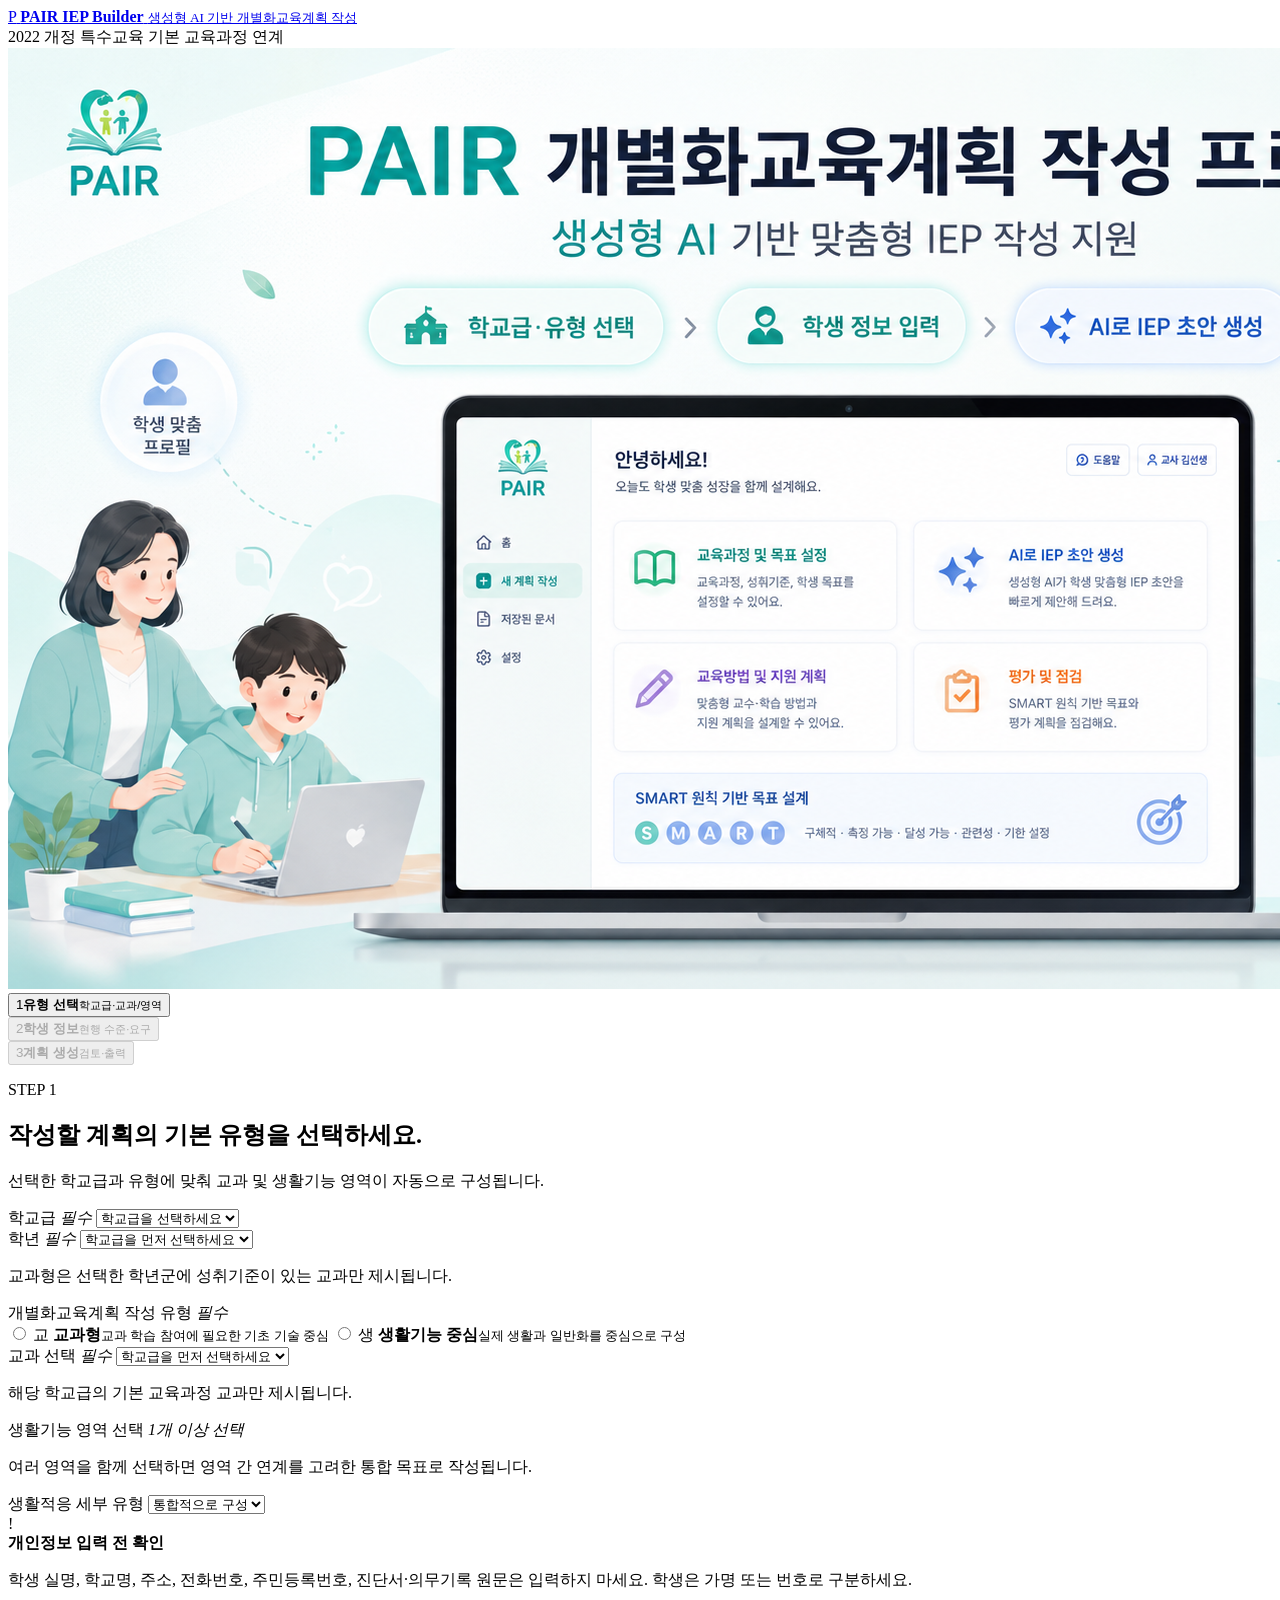
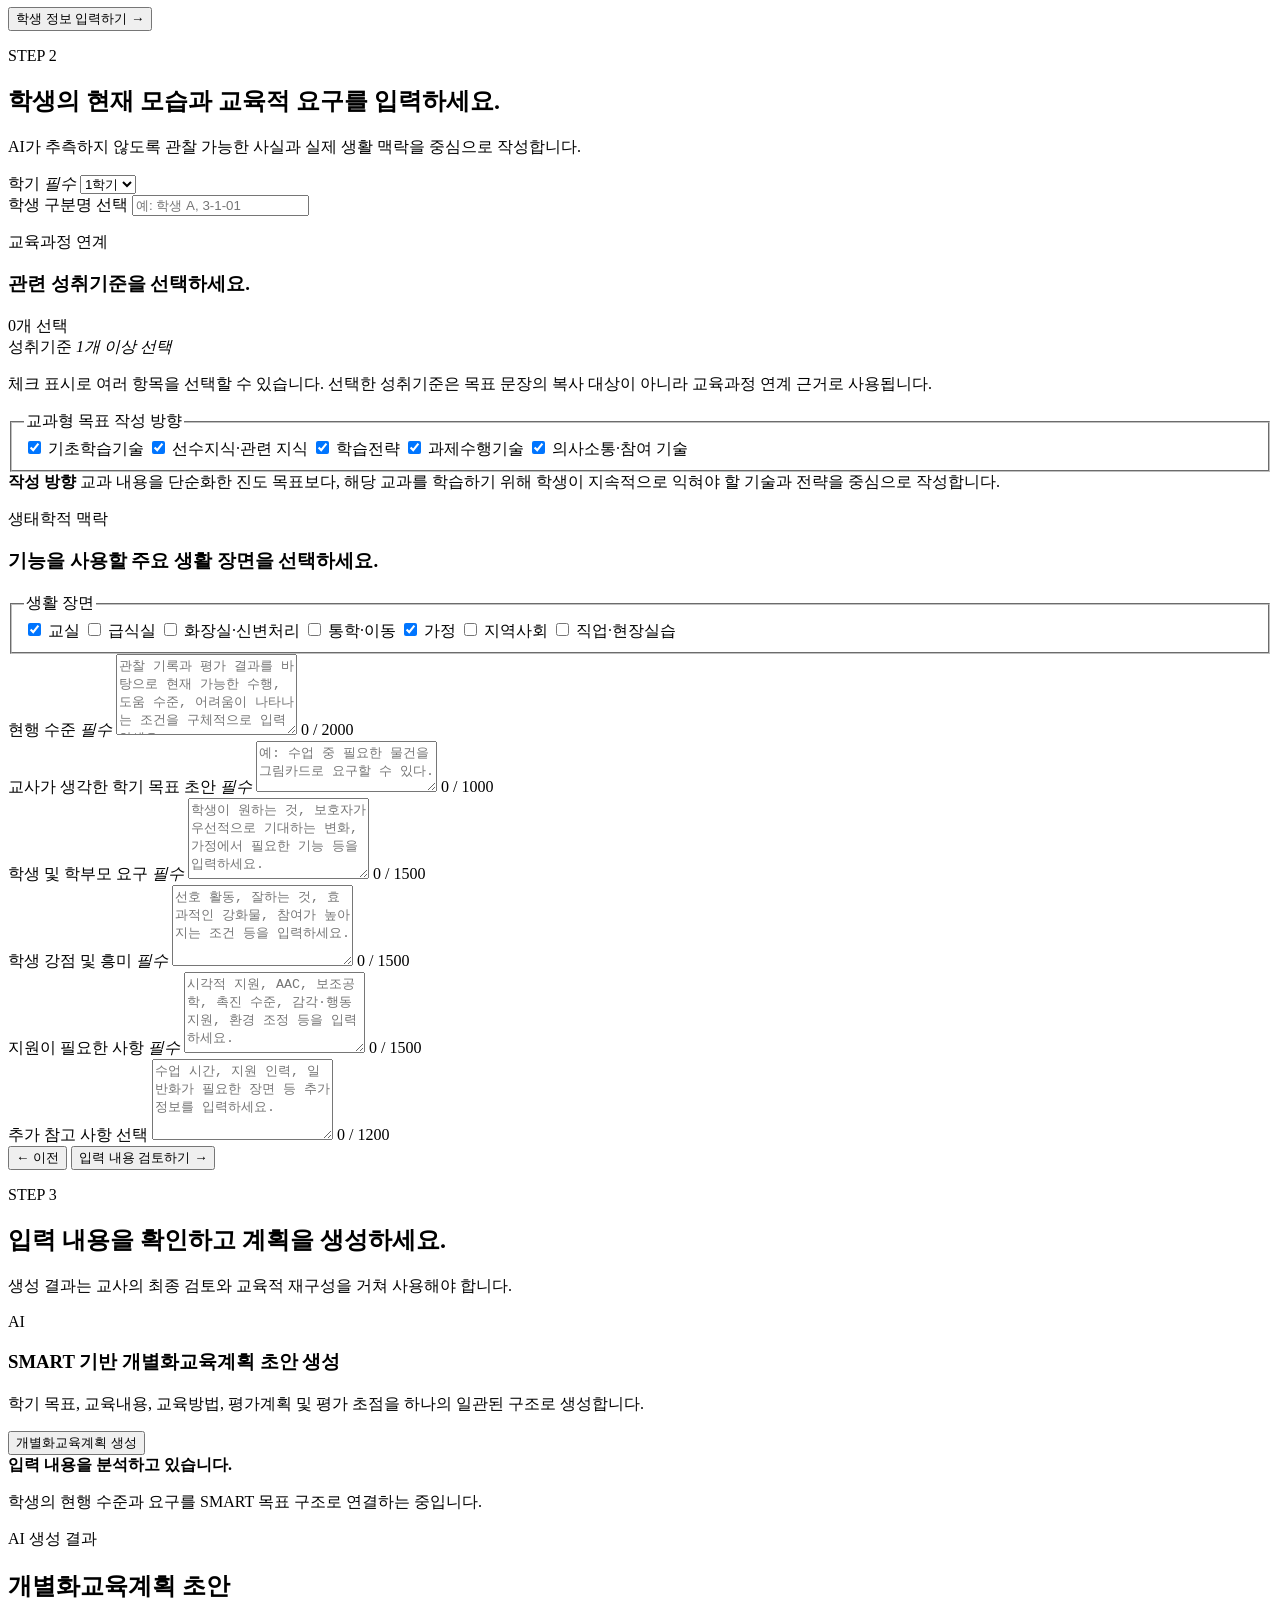
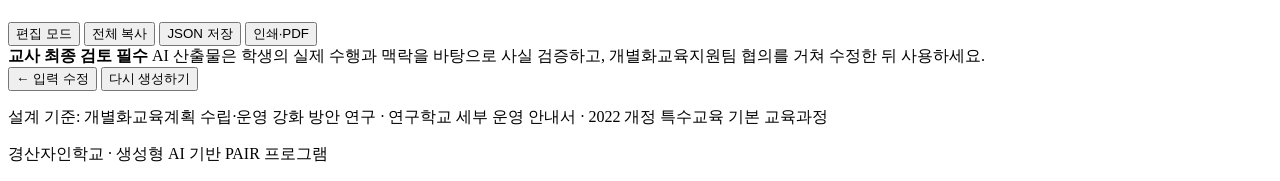
==== index.html @ 111b6f9f "Rename index.html.html to index.html" ====
<!DOCTYPE html>
<html lang="ko">
<head>
  <meta charset="UTF-8" />
  <meta name="viewport" content="width=device-width, initial-scale=1.0" />
  <meta name="description" content="생성형 AI 기반 개별화교육계획 작성 프로그램" />
  <title>PAIR IEP Builder | 개별화교육계획 작성</title>
  <link rel="stylesheet" href="styles.css" />
</head>
<body>
  <div class="app-shell">
    <header class="topbar">
      <a class="brand" href="#" aria-label="첫 화면으로 이동">
        <span class="brand-mark" aria-hidden="true">P</span>
        <span>
          <strong>PAIR IEP Builder</strong>
          <small>생성형 AI 기반 개별화교육계획 작성</small>
        </span>
      </a>
      <div class="source-badge" title="프로그램 설계 기준">
        <span class="source-dot"></span>
        2022 개정 특수교육 기본 교육과정 연계
      </div>
    </header>

    <main class="main-content">
      <section class="hero">
        <img class="hero-banner" src="hero-banner.png" alt="PAIR 개별화교육계획 작성 프로그램 - 생성형 AI 기반 맞춤형 IEP 작성 지원. 학교급·유형 선택, 학생 정보 입력, AI로 IEP 초안 생성의 3단계로 진행됩니다." />
      </section>

      <nav class="stepper" aria-label="작성 단계">
        <button class="step active" data-step-target="1" type="button">
          <span>1</span><b>유형 선택</b><small>학교급·교과/영역</small>
        </button>
        <div class="step-line"></div>
        <button class="step" data-step-target="2" type="button" disabled>
          <span>2</span><b>학생 정보</b><small>현행 수준·요구</small>
        </button>
        <div class="step-line"></div>
        <button class="step" data-step-target="3" type="button" disabled>
          <span>3</span><b>계획 생성</b><small>검토·출력</small>
        </button>
      </nav>

      <section id="step1" class="panel step-panel active" aria-labelledby="step1-title">
        <div class="panel-heading">
          <div>
            <p class="section-kicker">STEP 1</p>
            <h2 id="step1-title">작성할 계획의 기본 유형을 선택하세요.</h2>
          </div>
          <p>선택한 학교급과 유형에 맞춰 교과 및 생활기능 영역이 자동으로 구성됩니다.</p>
        </div>

        <div class="form-grid two-col">
          <div class="field-group">
            <label for="schoolLevel">학교급 <em>필수</em></label>
            <select id="schoolLevel">
              <option value="">학교급을 선택하세요</option>
              <option value="elementary">초등학교</option>
              <option value="middle">중학교</option>
              <option value="high">고등학교</option>
            </select>
          </div>

          <div class="field-group">
            <label for="gradeSelect">학년 <em>필수</em></label>
            <select id="gradeSelect"><option value="">학교급을 먼저 선택하세요</option></select>
            <p class="help-text">교과형은 선택한 학년군에 성취기준이 있는 교과만 제시됩니다.</p>
          </div>
        </div>

        <div class="field-group full">
          <span class="field-label">개별화교육계획 작성 유형 <em>필수</em></span>
          <div class="type-cards" role="radiogroup" aria-label="작성 유형">
            <label class="type-card">
              <input type="radio" name="planType" value="subject" />
              <span class="type-icon" aria-hidden="true">교</span>
              <span><b>교과형</b><small>교과 학습 참여에 필요한 기초 기술 중심</small></span>
            </label>
            <label class="type-card">
              <input type="radio" name="planType" value="life" />
              <span class="type-icon" aria-hidden="true">생</span>
              <span><b>생활기능 중심</b><small>실제 생활과 일반화를 중심으로 구성</small></span>
            </label>
          </div>
        </div>

        <div id="selectionArea" class="selection-area hidden">
          <div id="subjectSelection" class="field-group hidden">
            <label for="subjectSelect">교과 선택 <em>필수</em></label>
            <select id="subjectSelect"><option value="">학교급을 먼저 선택하세요</option></select>
            <p class="help-text">해당 학교급의 기본 교육과정 교과만 제시됩니다.</p>
          </div>

          <div id="lifeSelection" class="field-group hidden">
            <span class="field-label">생활기능 영역 선택 <em>1개 이상 선택</em></span>
            <div id="lifeAreaList" class="life-area-list" role="group" aria-label="생활기능 영역 선택"></div>
            <p class="help-text">여러 영역을 함께 선택하면 영역 간 연계를 고려한 통합 목표로 작성됩니다.</p>
            <div id="lifeAreaInfo" class="info-card hidden"></div>
            <div id="adaptationDetailWrap" class="field-group nested hidden">
              <label for="adaptationDetail">생활적응 세부 유형</label>
              <select id="adaptationDetail">
                <option value="통합">통합적으로 구성</option>
                <option value="시각중복">시각중복</option>
                <option value="청각중복">청각중복</option>
                <option value="지체중복">지체중복</option>
              </select>
            </div>
          </div>
        </div>

        <div class="privacy-notice">
          <span class="notice-icon" aria-hidden="true">!</span>
          <div><b>개인정보 입력 전 확인</b><p>학생 실명, 학교명, 주소, 전화번호, 주민등록번호, 진단서·의무기록 원문은 입력하지 마세요. 학생은 가명 또는 번호로 구분하세요.</p></div>
        </div>

        <div class="panel-actions end">
          <button id="goStep2" class="btn primary" type="button">학생 정보 입력하기 <span aria-hidden="true">→</span></button>
        </div>
      </section>

      <section id="step2" class="panel step-panel" aria-labelledby="step2-title">
        <div class="panel-heading">
          <div>
            <p class="section-kicker">STEP 2</p>
            <h2 id="step2-title">학생의 현재 모습과 교육적 요구를 입력하세요.</h2>
          </div>
          <p>AI가 추측하지 않도록 관찰 가능한 사실과 실제 생활 맥락을 중심으로 작성합니다.</p>
        </div>

        <div class="context-summary" id="contextSummary"></div>

        <div class="form-grid two-col compact-grid">
          <div class="field-group">
            <label for="semesterSelect">학기 <em>필수</em></label>
            <select id="semesterSelect">
              <option value="1학기">1학기</option>
              <option value="2학기">2학기</option>
            </select>
          </div>
          <div class="field-group">
            <label for="studentAlias">학생 구분명 <span>선택</span></label>
            <input id="studentAlias" type="text" maxlength="20" placeholder="예: 학생 A, 3-1-01" />
          </div>
        </div>

        <div id="subjectStandardSection" class="curriculum-section hidden">
          <div class="curriculum-heading">
            <div>
              <p class="section-kicker">교육과정 연계</p>
              <h3>관련 성취기준을 선택하세요.</h3>
            </div>
            <span id="standardCountBadge" class="count-badge">0개 선택</span>
          </div>
          <div class="field-group">
            <span class="field-label">성취기준 <em>1개 이상 선택</em></span>
            <div id="standardsList" class="standards-list" role="group" aria-label="성취기준 선택" aria-describedby="standardsHelp"></div>
            <p id="standardsHelp" class="help-text">체크 표시로 여러 항목을 선택할 수 있습니다. 선택한 성취기준은 목표 문장의 복사 대상이 아니라 교육과정 연계 근거로 사용됩니다.</p>
          </div>
          <fieldset class="check-fieldset">
            <legend>교과형 목표 작성 방향</legend>
            <label><input type="checkbox" name="skillDirection" value="기초학습기술" checked /> 기초학습기술</label>
            <label><input type="checkbox" name="skillDirection" value="선수지식·관련 지식" checked /> 선수지식·관련 지식</label>
            <label><input type="checkbox" name="skillDirection" value="학습전략" checked /> 학습전략</label>
            <label><input type="checkbox" name="skillDirection" value="과제수행기술" checked /> 과제수행기술</label>
            <label><input type="checkbox" name="skillDirection" value="의사소통·참여 기술" checked /> 의사소통·참여 기술</label>
          </fieldset>
          <div class="direction-note"><b>작성 방향</b> 교과 내용을 단순화한 진도 목표보다, 해당 교과를 학습하기 위해 학생이 지속적으로 익혀야 할 기술과 전략을 중심으로 작성합니다.</div>
        </div>

        <div id="lifeSceneSection" class="curriculum-section hidden">
          <div class="curriculum-heading">
            <div>
              <p class="section-kicker">생태학적 맥락</p>
              <h3>기능을 사용할 주요 생활 장면을 선택하세요.</h3>
            </div>
          </div>
          <fieldset class="check-fieldset scenes">
            <legend class="sr-only">생활 장면</legend>
            <label><input type="checkbox" name="lifeScene" value="교실" checked /> 교실</label>
            <label><input type="checkbox" name="lifeScene" value="급식실" /> 급식실</label>
            <label><input type="checkbox" name="lifeScene" value="화장실·신변처리 공간" /> 화장실·신변처리</label>
            <label><input type="checkbox" name="lifeScene" value="통학·이동 상황" /> 통학·이동</label>
            <label><input type="checkbox" name="lifeScene" value="가정" checked /> 가정</label>
            <label><input type="checkbox" name="lifeScene" value="지역사회" /> 지역사회</label>
            <label><input type="checkbox" name="lifeScene" value="직업·현장실습" /> 직업·현장실습</label>
          </fieldset>
        </div>

        <div class="input-sections">
          <div class="field-group full">
            <label for="currentLevel">현행 수준 <em>필수</em></label>
            <textarea id="currentLevel" rows="5" maxlength="2000" placeholder="관찰 기록과 평가 결과를 바탕으로 현재 가능한 수행, 도움 수준, 어려움이 나타나는 조건을 구체적으로 입력하세요."></textarea>
            <span class="char-count" data-for="currentLevel">0 / 2000</span>
          </div>

          <div class="field-group full">
            <label for="semesterGoalDraft">교사가 생각한 학기 목표 초안 <em>필수</em></label>
            <textarea id="semesterGoalDraft" rows="3" maxlength="1000" placeholder="예: 수업 중 필요한 물건을 그림카드로 요구할 수 있다."></textarea>
            <span class="char-count" data-for="semesterGoalDraft">0 / 1000</span>
          </div>

          <div class="form-grid two-col">
            <div class="field-group">
              <label for="studentParentNeeds">학생 및 학부모 요구 <em>필수</em></label>
              <textarea id="studentParentNeeds" rows="5" maxlength="1500" placeholder="학생이 원하는 것, 보호자가 우선적으로 기대하는 변화, 가정에서 필요한 기능 등을 입력하세요."></textarea>
              <span class="char-count" data-for="studentParentNeeds">0 / 1500</span>
            </div>
            <div class="field-group">
              <label for="strengthsInterests">학생 강점 및 흥미 <em>필수</em></label>
              <textarea id="strengthsInterests" rows="5" maxlength="1500" placeholder="선호 활동, 잘하는 것, 효과적인 강화물, 참여가 높아지는 조건 등을 입력하세요."></textarea>
              <span class="char-count" data-for="strengthsInterests">0 / 1500</span>
            </div>
          </div>

          <div class="form-grid two-col">
            <div class="field-group">
              <label for="supportNeeds">지원이 필요한 사항 <em>필수</em></label>
              <textarea id="supportNeeds" rows="5" maxlength="1500" placeholder="시각적 지원, AAC, 보조공학, 촉진 수준, 감각·행동 지원, 환경 조정 등을 입력하세요."></textarea>
              <span class="char-count" data-for="supportNeeds">0 / 1500</span>
            </div>
            <div class="field-group">
              <label for="additionalNotes">추가 참고 사항 <span>선택</span></label>
              <textarea id="additionalNotes" rows="5" maxlength="1200" placeholder="수업 시간, 지원 인력, 일반화가 필요한 장면 등 추가 정보를 입력하세요."></textarea>
              <span class="char-count" data-for="additionalNotes">0 / 1200</span>
            </div>
          </div>
        </div>

        <div id="formMessage" class="form-message hidden" role="alert"></div>

        <div class="panel-actions between">
          <button id="backStep1" class="btn ghost" type="button"><span aria-hidden="true">←</span> 이전</button>
          <button id="goStep3" class="btn primary" type="button">입력 내용 검토하기 <span aria-hidden="true">→</span></button>
        </div>
      </section>

      <section id="step3" class="panel step-panel" aria-labelledby="step3-title">
        <div class="panel-heading">
          <div>
            <p class="section-kicker">STEP 3</p>
            <h2 id="step3-title">입력 내용을 확인하고 계획을 생성하세요.</h2>
          </div>
          <p>생성 결과는 교사의 최종 검토와 교육적 재구성을 거쳐 사용해야 합니다.</p>
        </div>

        <div id="reviewSummary" class="review-summary"></div>

        <div class="generate-box" id="generateBox">
          <div class="generate-visual" aria-hidden="true"><span>AI</span></div>
          <div>
            <h3>SMART 기반 개별화교육계획 초안 생성</h3>
            <p>학기 목표, 교육내용, 교육방법, 평가계획 및 평가 초점을 하나의 일관된 구조로 생성합니다.</p>
          </div>
          <button id="generateBtn" class="btn accent" type="button">개별화교육계획 생성</button>
        </div>

        <div id="loadingState" class="loading-state hidden" aria-live="polite">
          <div class="spinner"></div>
          <div><b id="loadingTitle">입력 내용을 분석하고 있습니다.</b><p id="loadingMessage">학생의 현행 수준과 요구를 SMART 목표 구조로 연결하는 중입니다.</p></div>
        </div>

        <div id="apiMessage" class="form-message hidden" role="alert"></div>

        <article id="resultSection" class="result-section hidden">
          <div class="result-toolbar">
            <div>
              <span id="modeBadge" class="mode-badge">AI 생성 결과</span>
              <h2>개별화교육계획 초안</h2>
            </div>
            <div class="toolbar-actions">
              <button id="editResultBtn" class="btn small ghost" type="button">편집 모드</button>
              <button id="copyResultBtn" class="btn small ghost" type="button">전체 복사</button>
              <button id="downloadResultBtn" class="btn small ghost" type="button">JSON 저장</button>
              <button id="printResultBtn" class="btn small dark" type="button">인쇄·PDF</button>
            </div>
          </div>
          <div id="resultContent"></div>
          <div class="ai-caution"><b>교사 최종 검토 필수</b> AI 산출물은 학생의 실제 수행과 맥락을 바탕으로 사실 검증하고, 개별화교육지원팀 협의를 거쳐 수정한 뒤 사용하세요.</div>
        </article>

        <div class="panel-actions between no-print">
          <button id="backStep2" class="btn ghost" type="button"><span aria-hidden="true">←</span> 입력 수정</button>
          <button id="regenerateBtn" class="btn primary hidden" type="button">다시 생성하기</button>
        </div>
      </section>
    </main>

    <footer>
      <p>설계 기준: 개별화교육계획 수립·운영 강화 방안 연구 · 연구학교 세부 운영 안내서 · 2022 개정 특수교육 기본 교육과정</p>
      <p>경산자인학교 · 생성형 AI 기반 PAIR 프로그램</p>
    </footer>
  </div>

  <div id="toast" class="toast" role="status" aria-live="polite"></div>

  <script src="curriculum-data.js"></script>
  <script src="app.js"></script>
</body>
</html>
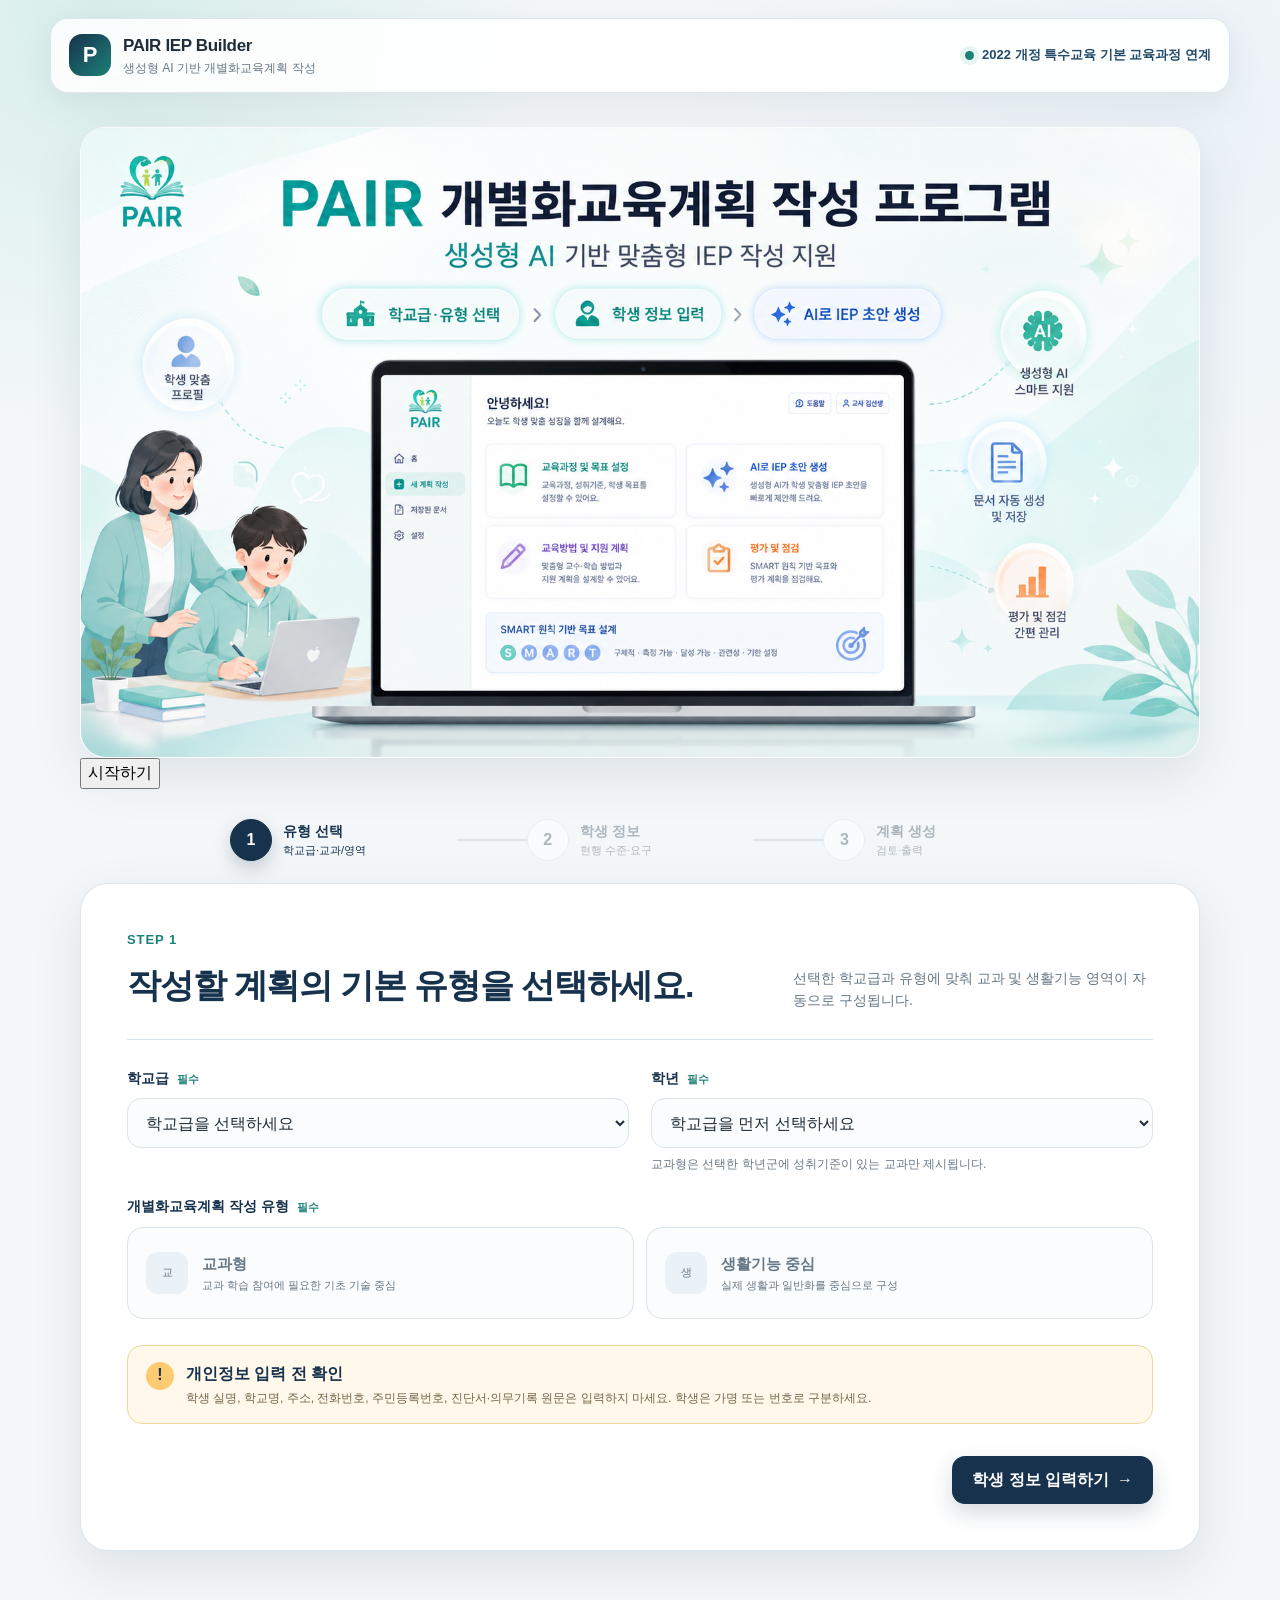
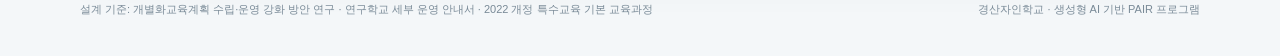
==== commit ebddd96f: "Update index.html" ====
--- a/index.html
+++ b/index.html
@@ -24,9 +24,10 @@
     </header>
 
     <main class="main-content">
-      <section class="hero">
-        <img class="hero-banner" src="hero-banner.png" alt="PAIR 개별화교육계획 작성 프로그램 - 생성형 AI 기반 맞춤형 IEP 작성 지원. 학교급·유형 선택, 학생 정보 입력, AI로 IEP 초안 생성의 3단계로 진행됩니다." />
-      </section>
+     <section class="hero" id="hero">
+  <img class="hero-banner" src="hero-banner.png" alt="PAIR 개별화교육계획 작성 프로그램" />
+  <button type="button" class="hero-start" id="hero-start">시작하기</button>
+</section>
 
       <nav class="stepper" aria-label="작성 단계">
         <button class="step active" data-step-target="1" type="button">
--- a/styles.css
+++ b/styles.css
@@ -0,0 +1,262 @@
+:root {
+  --navy: #17324d;
+  --navy-2: #244a69;
+  --teal: #1c8178;
+  --teal-soft: #e6f4f2;
+  --mint: #bfe8df;
+  --sky: #eaf2f8;
+  --accent: #ffcb72;
+  --red: #c04444;
+  --ink: #1f2d39;
+  --muted: #667887;
+  --line: #dbe4ea;
+  --surface: #ffffff;
+  --bg: #f4f7f9;
+  --shadow: 0 18px 50px rgba(23, 50, 77, 0.1);
+  --radius: 22px;
+}
+
+* { box-sizing: border-box; }
+html { scroll-behavior: smooth; }
+body {
+  margin: 0;
+  color: var(--ink);
+  background:
+    radial-gradient(circle at 8% 0%, rgba(191, 232, 223, .55), transparent 28rem),
+    radial-gradient(circle at 92% 7%, rgba(234, 242, 248, .9), transparent 32rem),
+    var(--bg);
+  font-family: "Pretendard", "Noto Sans KR", "Apple SD Gothic Neo", "Malgun Gothic", sans-serif;
+  line-height: 1.55;
+}
+button, input, select, textarea { font: inherit; }
+button { cursor: pointer; }
+button:disabled { cursor: not-allowed; opacity: .5; }
+
+.app-shell { min-height: 100vh; }
+.topbar {
+  width: min(1180px, calc(100% - 40px));
+  margin: 18px auto 0;
+  padding: 14px 18px;
+  border: 1px solid rgba(219, 228, 234, .9);
+  background: rgba(255, 255, 255, .87);
+  backdrop-filter: blur(16px);
+  border-radius: 18px;
+  display: flex;
+  align-items: center;
+  justify-content: space-between;
+  position: sticky;
+  top: 12px;
+  z-index: 20;
+  box-shadow: 0 10px 35px rgba(23, 50, 77, .08);
+}
+.brand { display: flex; align-items: center; gap: 12px; color: inherit; text-decoration: none; }
+.brand-mark {
+  width: 42px; height: 42px; display: grid; place-items: center; border-radius: 13px;
+  background: linear-gradient(135deg, var(--navy), var(--teal)); color: white; font-weight: 900; font-size: 22px;
+}
+.brand strong { display: block; font-size: 17px; letter-spacing: -.02em; }
+.brand small { display: block; color: var(--muted); font-size: 12px; }
+.source-badge { display: flex; align-items: center; gap: 8px; color: var(--navy-2); font-size: 13px; font-weight: 700; }
+.source-dot { width: 9px; height: 9px; border-radius: 50%; background: var(--teal); box-shadow: 0 0 0 5px var(--teal-soft); }
+
+.main-content { width: min(1120px, calc(100% - 40px)); margin: 0 auto; }
+.hero { padding: 34px 0 30px; }
+.eyebrow, .section-kicker { margin: 0 0 9px; color: var(--teal); font-size: 13px; font-weight: 800; letter-spacing: .07em; }
+.hero-banner { display: block; width: 100%; height: auto; border-radius: 26px; box-shadow: var(--shadow); border: 1px solid rgba(255,255,255,.8); }
+
+.stepper { display: grid; grid-template-columns: 1fr 70px 1fr 70px 1fr; align-items: center; margin: 0 auto 22px; max-width: 820px; }
+.step { appearance: none; border: 0; background: transparent; display: grid; grid-template-columns: 42px 1fr; text-align: left; align-items: center; column-gap: 11px; color: var(--muted); padding: 0; }
+.step span { grid-row: 1 / 3; width: 42px; height: 42px; display: grid; place-items: center; border-radius: 50%; border: 1.5px solid var(--line); background: var(--surface); font-weight: 900; }
+.step b { align-self: end; font-size: 14px; }
+.step small { align-self: start; font-size: 11px; }
+.step.active { color: var(--navy); }
+.step.active span { background: var(--navy); color: white; border-color: var(--navy); box-shadow: 0 7px 18px rgba(23, 50, 77, .22); }
+.step.complete span { background: var(--teal); border-color: var(--teal); color: white; }
+.step-line { height: 2px; background: var(--line); }
+
+.panel { display: none; background: var(--surface); border: 1px solid rgba(219, 228, 234, .9); border-radius: 28px; box-shadow: var(--shadow); padding: clamp(24px, 4vw, 46px); margin-bottom: 50px; }
+.panel.active { display: block; animation: panelIn .3s ease both; }
+@keyframes panelIn { from { opacity: 0; transform: translateY(8px); } to { opacity: 1; transform: none; } }
+.panel-heading { display: flex; justify-content: space-between; align-items: end; gap: 28px; padding-bottom: 27px; margin-bottom: 28px; border-bottom: 1px solid var(--line); }
+.panel-heading h2 { margin: 0; font-size: clamp(25px, 3vw, 34px); letter-spacing: -.035em; color: var(--navy); }
+.panel-heading > p { max-width: 360px; margin: 0; color: var(--muted); font-size: 14px; }
+
+.form-grid { display: grid; gap: 22px; }
+.two-col { grid-template-columns: repeat(2, minmax(0, 1fr)); }
+.three-col { grid-template-columns: repeat(3, minmax(0, 1fr)); }
+.compact-grid { margin-bottom: 26px; }
+.field-group { position: relative; }
+.field-group.full { margin-top: 22px; }
+.field-group label, .field-label { display: block; margin-bottom: 9px; font-weight: 800; font-size: 14px; color: var(--navy); }
+.field-group label em, .field-label em { font-style: normal; color: var(--teal); font-size: 11px; margin-left: 4px; }
+.field-group label span { color: var(--muted); font-weight: 500; font-size: 11px; margin-left: 4px; }
+select, input[type="text"], textarea {
+  width: 100%; border: 1.5px solid var(--line); background: #fbfcfd; border-radius: 14px; color: var(--ink); outline: none; transition: .18s ease;
+}
+select, input[type="text"] { min-height: 50px; padding: 0 14px; }
+textarea { resize: vertical; padding: 14px 15px 24px; min-height: 112px; }
+select:focus, input[type="text"]:focus, textarea:focus { border-color: var(--teal); background: white; box-shadow: 0 0 0 4px rgba(28, 129, 120, .1); }
+.help-text { margin: 7px 0 0; color: var(--muted); font-size: 12px; }
+.standards-list { max-height: 320px; overflow-y: auto; border: 1.5px solid var(--line); border-radius: 14px; background: #fbfcfd; padding: 10px; }
+.standards-list .band-label { margin: 4px 4px 8px; color: var(--teal); font-size: 12px; font-weight: 800; }
+.standards-list .empty-note { margin: 4px; padding: 10px; color: var(--muted); font-size: 13px; }
+.standard-item { display: flex; gap: 10px; align-items: flex-start; margin: 2px 0; padding: 8px 10px; border-radius: 10px; cursor: pointer; font-size: 13px; line-height: 1.5; transition: background .15s ease; }
+.standard-item:hover { background: var(--sky); }
+.standard-item:has(input:checked) { background: var(--teal-soft); }
+.standard-item input { margin-top: 3px; flex: 0 0 auto; accent-color: var(--teal); }
+.standard-item b { color: var(--teal); font-weight: 800; }
+.char-count { position: absolute; right: 12px; bottom: 8px; color: #8a9aa7; font-size: 11px; background: rgba(251,252,253,.9); padding-left: 6px; }
+
+.type-cards { display: grid; grid-template-columns: 1fr 1fr; gap: 12px; }
+.type-card { cursor: pointer; display: grid !important; grid-template-columns: 44px 1fr; gap: 12px; align-items: center; min-height: 92px; margin: 0 !important; padding: 14px; border: 1.5px solid var(--line); border-radius: 16px; background: #fbfcfd; transition: .18s ease; }
+.type-card input { position: absolute; opacity: 0; }
+.type-card:hover { border-color: #a7cfc9; transform: translateY(-1px); }
+.type-card.selected { border-color: var(--teal); background: var(--teal-soft); box-shadow: 0 0 0 3px rgba(28,129,120,.08); }
+.type-icon { width: 42px; height: 42px; display: grid; place-items: center; border-radius: 12px; background: var(--sky); color: var(--navy); font-weight: 900; }
+.type-card.selected .type-icon { background: var(--teal); color: white; }
+.type-card b { display: block; font-size: 15px; }
+.type-card small { display: block; margin-top: 3px; color: var(--muted); font-size: 11px; font-weight: 500; line-height: 1.45; }
+
+.selection-area { margin-top: 28px; padding: 24px; background: var(--sky); border-radius: 18px; }
+.life-area-list { display: flex; flex-wrap: wrap; gap: 10px; }
+.area-item { display: inline-flex; align-items: center; gap: 8px; padding: 10px 14px; border: 1.5px solid var(--line); border-radius: 12px; background: white; cursor: pointer; font-size: 13px; font-weight: 700; transition: .15s ease; }
+.area-item:hover { border-color: #a7cfc9; }
+.area-item:has(input:checked) { border-color: var(--teal); background: var(--teal-soft); color: #12675f; }
+.area-item input { accent-color: var(--teal); }
+.info-card .area-info { padding: 10px 0; border-bottom: 1px solid var(--line); }
+.info-card .area-info:first-child { padding-top: 0; }
+.info-card .area-info:last-child { border-bottom: 0; padding-bottom: 0; }
+.nested { margin-top: 15px; }
+.info-card { margin-top: 14px; padding: 16px 18px; border: 1px solid #cde1e8; border-radius: 14px; background: white; }
+.info-card b { color: var(--navy); }
+.info-card p { color: var(--muted); font-size: 13px; margin: 5px 0 8px; }
+.tag-row { display: flex; flex-wrap: wrap; gap: 6px; }
+.tag { display: inline-flex; padding: 5px 9px; border-radius: 999px; background: var(--teal-soft); color: #12675f; font-size: 11px; font-weight: 700; }
+
+.privacy-notice, .direction-note, .ai-caution { display: flex; gap: 12px; align-items: flex-start; margin-top: 26px; padding: 16px 18px; border-radius: 15px; background: #fff8eb; border: 1px solid #f2d59d; }
+.notice-icon { flex: 0 0 28px; width: 28px; height: 28px; display: grid; place-items: center; border-radius: 50%; background: var(--accent); color: var(--navy); font-weight: 900; }
+.privacy-notice b, .ai-caution b { display: block; color: var(--navy); }
+.privacy-notice p { margin: 2px 0 0; color: #756448; font-size: 12px; }
+
+.panel-actions { display: flex; gap: 12px; margin-top: 32px; }
+.panel-actions.end { justify-content: flex-end; }
+.panel-actions.between { justify-content: space-between; }
+.btn { border: 0; border-radius: 13px; min-height: 48px; padding: 0 20px; font-weight: 800; transition: .18s ease; display: inline-flex; align-items: center; justify-content: center; gap: 8px; }
+.btn:hover { transform: translateY(-1px); }
+.btn.primary { background: var(--navy); color: white; box-shadow: 0 9px 22px rgba(23, 50, 77, .18); }
+.btn.primary:hover { background: #102a41; }
+.btn.accent { background: var(--accent); color: var(--navy); min-width: 190px; }
+.btn.ghost { background: #eef3f6; color: var(--navy); }
+.btn.dark { background: var(--navy); color: white; }
+.btn.small { min-height: 38px; padding: 0 12px; font-size: 12px; border-radius: 10px; }
+
+.context-summary { display: flex; flex-wrap: wrap; gap: 8px; margin-bottom: 25px; }
+.summary-chip { padding: 8px 12px; border-radius: 999px; background: var(--teal-soft); color: #12675f; font-size: 12px; font-weight: 800; }
+.curriculum-section { margin: 24px 0; padding: 23px; border: 1px solid var(--line); border-radius: 19px; background: #fbfcfd; }
+.curriculum-heading { display: flex; justify-content: space-between; align-items: end; margin-bottom: 18px; }
+.curriculum-heading h3 { margin: 0; color: var(--navy); font-size: 21px; }
+.count-badge { background: var(--navy); color: white; padding: 6px 10px; border-radius: 999px; font-size: 11px; font-weight: 800; }
+.check-fieldset { margin: 20px 0 0; padding: 16px; border: 1px solid var(--line); border-radius: 14px; display: flex; flex-wrap: wrap; gap: 10px; }
+.check-fieldset legend { padding: 0 7px; color: var(--navy); font-weight: 800; font-size: 13px; }
+.check-fieldset label { margin: 0; padding: 8px 10px; border-radius: 10px; background: white; border: 1px solid var(--line); font-size: 12px; cursor: pointer; }
+.check-fieldset input { accent-color: var(--teal); }
+.direction-note { display: block; background: var(--teal-soft); border-color: #b8dcd7; color: #315f5b; font-size: 13px; }
+.direction-note b { margin-right: 8px; color: #12675f; }
+.input-sections { margin-top: 12px; }
+.form-message { margin-top: 18px; padding: 13px 15px; border-radius: 12px; background: #fff0f0; color: #983535; border: 1px solid #f2c2c2; font-size: 13px; font-weight: 700; }
+
+.review-summary { display: grid; grid-template-columns: repeat(2, minmax(0, 1fr)); gap: 12px; }
+.review-item { padding: 14px 16px; border: 1px solid var(--line); border-radius: 14px; background: #fbfcfd; }
+.review-item b { display: block; margin-bottom: 4px; color: var(--navy); font-size: 12px; }
+.review-item p { margin: 0; color: var(--muted); font-size: 13px; white-space: pre-wrap; }
+.generate-box { margin-top: 24px; display: grid; grid-template-columns: 66px 1fr auto; gap: 18px; align-items: center; padding: 22px; border-radius: 19px; background: linear-gradient(115deg, var(--navy), #245673); color: white; }
+.generate-visual { width: 60px; height: 60px; border-radius: 18px; background: rgba(255,255,255,.12); display: grid; place-items: center; }
+.generate-visual span { font-weight: 900; font-size: 23px; color: var(--accent); }
+.generate-box h3 { margin: 0 0 4px; }
+.generate-box p { margin: 0; color: rgba(255,255,255,.72); font-size: 13px; }
+.loading-state { margin-top: 24px; padding: 22px; border: 1px solid #cde3df; border-radius: 18px; background: var(--teal-soft); display: flex; align-items: center; gap: 17px; }
+.spinner { width: 42px; height: 42px; border-radius: 50%; border: 4px solid rgba(28,129,120,.18); border-top-color: var(--teal); animation: spin 1s linear infinite; flex: 0 0 auto; }
+@keyframes spin { to { transform: rotate(360deg); } }
+.loading-state b { color: var(--navy); }
+.loading-state p { margin: 2px 0 0; color: var(--muted); font-size: 13px; }
+
+.result-section { margin-top: 30px; }
+.result-toolbar { display: flex; justify-content: space-between; align-items: end; gap: 20px; padding-bottom: 16px; border-bottom: 2px solid var(--navy); }
+.result-toolbar h2 { margin: 5px 0 0; color: var(--navy); font-size: 28px; }
+.mode-badge { padding: 5px 9px; border-radius: 999px; background: var(--teal-soft); color: #12675f; font-size: 11px; font-weight: 800; }
+.mode-badge.demo { background: #fff3db; color: #8c630d; }
+.toolbar-actions { display: flex; flex-wrap: wrap; justify-content: flex-end; gap: 7px; }
+.result-block { margin-top: 20px; border: 1px solid var(--line); border-radius: 18px; overflow: hidden; background: white; }
+.result-block > h3 { margin: 0; padding: 14px 18px; background: var(--navy); color: white; font-size: 16px; }
+.result-body { padding: 19px; }
+.goal-statement { margin: 0; padding: 18px; border-left: 5px solid var(--teal); border-radius: 0 13px 13px 0; background: var(--teal-soft); color: var(--navy); font-size: 17px; font-weight: 800; }
+.reflection { color: var(--muted); font-size: 13px; }
+.smart-grid { display: grid; grid-template-columns: repeat(5, 1fr); gap: 8px; margin-top: 15px; }
+.smart-item { padding: 11px; border: 1px solid var(--line); border-radius: 12px; background: #fbfcfd; }
+.smart-item b { display: block; color: var(--teal); font-size: 11px; }
+.smart-item span { display: block; margin-top: 3px; font-size: 11px; color: var(--muted); }
+.phase-list, .focus-list, .review-list { margin: 12px 0 0; padding-left: 21px; }
+.phase-list li, .focus-list li, .review-list li { margin: 6px 0; }
+.result-table { width: 100%; border-collapse: collapse; font-size: 12px; }
+.result-table th, .result-table td { padding: 11px 10px; border: 1px solid var(--line); vertical-align: top; text-align: left; }
+.result-table th { background: var(--sky); color: var(--navy); }
+.method-grid { display: grid; grid-template-columns: repeat(2, minmax(0, 1fr)); gap: 12px; }
+.method-card { border: 1px solid var(--line); border-radius: 14px; padding: 15px; }
+.method-card h4 { margin: 0 0 9px; color: var(--navy); }
+.method-card dl { margin: 0; }
+.method-card dt { margin-top: 7px; color: var(--teal); font-size: 11px; font-weight: 800; }
+.method-card dd { margin: 1px 0 0; color: var(--muted); font-size: 12px; }
+.evaluation-grid { display: grid; grid-template-columns: .75fr 1.25fr; gap: 14px; }
+.eval-side { padding: 14px; border-radius: 14px; background: var(--sky); }
+.eval-side h4, .eval-main h4 { margin: 0 0 8px; color: var(--navy); }
+.generalization { margin-top: 14px; padding: 13px; border-radius: 12px; background: var(--teal-soft); color: #315f5b; font-size: 12px; }
+.ai-caution { display: block; font-size: 12px; color: #756448; }
+.editing [contenteditable="true"] { outline: 2px dashed var(--teal); outline-offset: 3px; border-radius: 4px; }
+
+.toast { position: fixed; left: 50%; bottom: 28px; z-index: 100; transform: translate(-50%, 20px); opacity: 0; pointer-events: none; padding: 11px 16px; border-radius: 12px; background: var(--navy); color: white; font-size: 13px; font-weight: 700; box-shadow: 0 12px 35px rgba(23,50,77,.3); transition: .22s ease; }
+.toast.show { opacity: 1; transform: translate(-50%, 0); }
+.hidden { display: none !important; }
+.sr-only { position: absolute; width: 1px; height: 1px; padding: 0; margin: -1px; overflow: hidden; clip: rect(0,0,0,0); border: 0; }
+
+footer { width: min(1120px, calc(100% - 40px)); margin: 0 auto; padding: 0 0 38px; display: flex; justify-content: space-between; gap: 20px; color: #7a8b98; font-size: 11px; }
+footer p { margin: 0; }
+
+@media (max-width: 900px) {
+  .hero { padding-top: 26px; }
+  .hero-banner { border-radius: 18px; }
+  .panel-heading { align-items: flex-start; flex-direction: column; }
+  .two-col, .three-col, .review-summary, .method-grid, .evaluation-grid { grid-template-columns: 1fr; }
+  .generate-box { grid-template-columns: 58px 1fr; }
+  .generate-box .btn { grid-column: 1 / -1; }
+  .smart-grid { grid-template-columns: repeat(2, 1fr); }
+}
+
+@media (max-width: 640px) {
+  .topbar, .main-content, footer { width: min(100% - 22px, 1120px); }
+  .topbar { top: 6px; }
+  .source-badge { display: none; }
+  .hero { padding: 20px 0 24px; }
+  .stepper { grid-template-columns: 1fr 20px 1fr 20px 1fr; }
+  .step { grid-template-columns: 34px 1fr; column-gap: 7px; }
+  .step span { width: 34px; height: 34px; }
+  .step small { display: none; }
+  .step b { font-size: 11px; align-self: center; }
+  .panel { padding: 23px 17px; border-radius: 20px; }
+  .type-cards { grid-template-columns: 1fr; }
+  .result-toolbar { align-items: flex-start; flex-direction: column; }
+  .toolbar-actions { justify-content: flex-start; }
+  .smart-grid { grid-template-columns: 1fr; }
+  footer { flex-direction: column; }
+}
+
+@media print {
+  body { background: white; }
+  .topbar, .hero, .stepper, #step1, #step2, .panel-heading, #reviewSummary, #generateBox, #loadingState, #apiMessage, .no-print, footer, .result-toolbar .toolbar-actions { display: none !important; }
+  .main-content { width: 100%; }
+  #step3 { display: block !important; border: 0; box-shadow: none; padding: 0; margin: 0; }
+  #resultSection { display: block !important; margin: 0; }
+  .result-toolbar { border-bottom: 2px solid #000; }
+  .result-block { break-inside: avoid; }
+  .result-block > h3 { color: black; background: #eee; border-bottom: 1px solid #aaa; }
+  .ai-caution { border-color: #bbb; background: #f5f5f5; }
+}
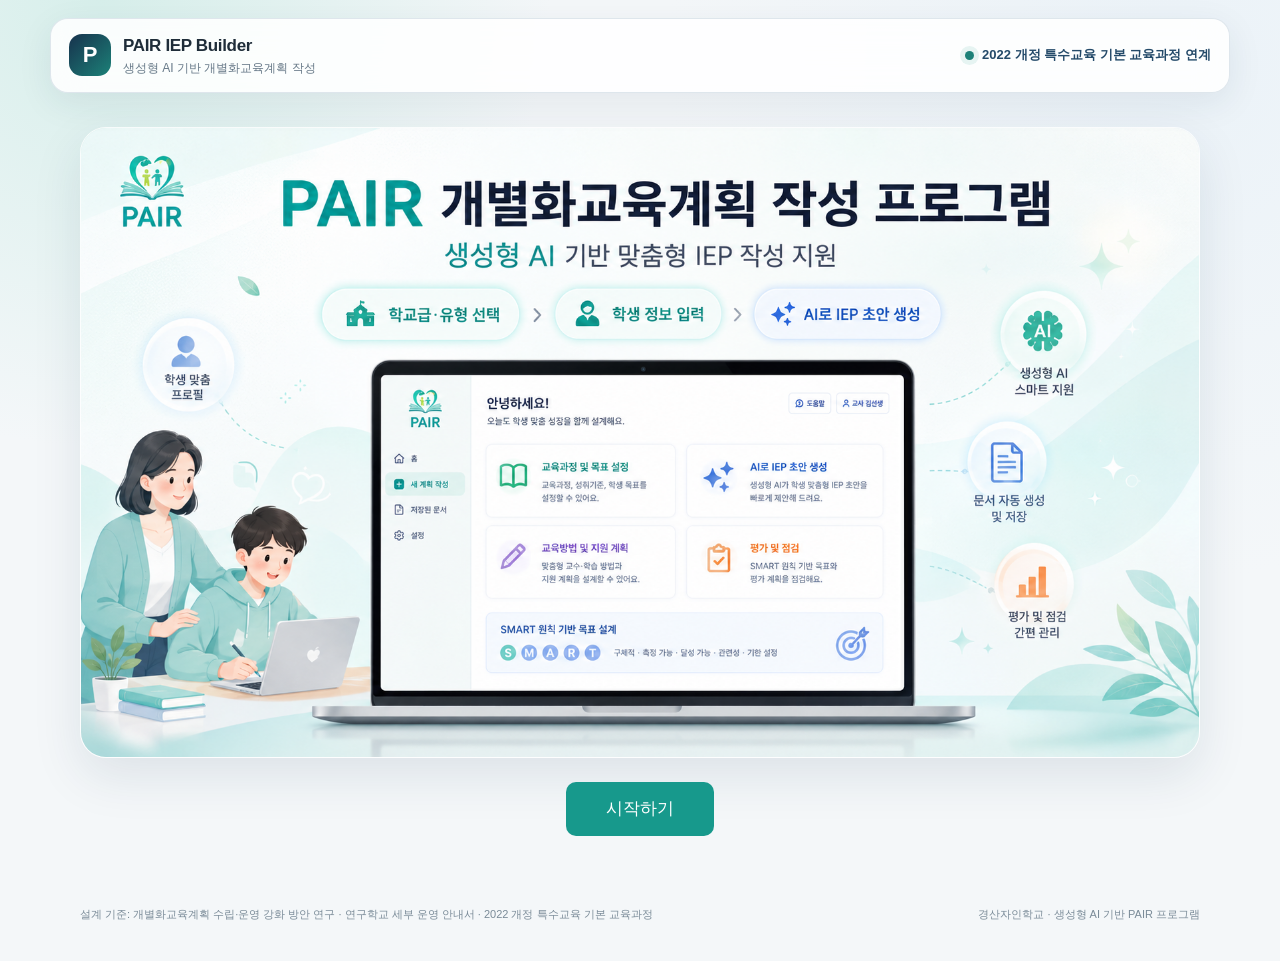
==== commit 86a4f48c: "Update index.html" ====
--- a/index.html
+++ b/index.html
@@ -6,6 +6,7 @@
   <meta name="description" content="생성형 AI 기반 개별화교육계획 작성 프로그램" />
   <title>PAIR IEP Builder | 개별화교육계획 작성</title>
   <link rel="stylesheet" href="styles.css" />
+  <link rel="stylesheet" href="neis-monthly.css" />
 </head>
 <body>
   <div class="app-shell">
@@ -297,5 +298,6 @@
 
   <script src="curriculum-data.js"></script>
   <script src="app.js"></script>
+<script src="neis-monthly.js"></script>  
 </body>
 </html>
--- a/styles.css
+++ b/styles.css
@@ -260,3 +260,17 @@
   .result-block > h3 { color: black; background: #eee; border-bottom: 1px solid #aaa; }
   .ai-caution { border-color: #bbb; background: #f5f5f5; }
 }
+[hidden] { display: none !important; }
+.hero { text-align: center; }
+.hero-start {
+  margin: 24px 0 40px;
+  padding: 14px 40px;
+  font-size: 1.05rem;
+  font-weight: 500;
+  color: #fff;
+  background: #17998c;
+  border: 0;
+  border-radius: 10px;
+  cursor: pointer;
+}
+.hero-start:hover { background: #128176; }
--- a/neis-monthly.css
+++ b/neis-monthly.css
@@ -0,0 +1,161 @@
+/* neis-monthly.css — 월별 전개 패널
+   기존 styles.css 뒤에 로드하세요. 버튼(.btn)과 .hidden 은 기존 스타일을 그대로 씁니다. */
+
+.neis-panel {
+  margin-top: 28px;
+  padding: 22px;
+  border: 1px solid rgba(15, 23, 42, 0.12);
+  border-radius: 14px;
+  background: rgba(248, 250, 252, 0.75);
+}
+
+.neis-head {
+  display: flex;
+  flex-wrap: wrap;
+  gap: 14px;
+  align-items: flex-start;
+  justify-content: space-between;
+  margin-bottom: 18px;
+}
+
+.neis-head h3 { margin: 0 0 6px; font-size: 1.05rem; }
+.neis-head p { margin: 0; font-size: 0.86rem; line-height: 1.6; opacity: 0.75; max-width: 46ch; }
+
+.neis-tabs {
+  display: inline-flex;
+  padding: 3px;
+  border-radius: 10px;
+  background: rgba(15, 23, 42, 0.06);
+}
+
+.neis-tab {
+  border: 0;
+  background: transparent;
+  padding: 7px 16px;
+  border-radius: 8px;
+  font: inherit;
+  font-size: 0.86rem;
+  cursor: pointer;
+  color: inherit;
+}
+
+.neis-tab.active {
+  background: #fff;
+  font-weight: 600;
+  box-shadow: 0 1px 3px rgba(15, 23, 42, 0.14);
+}
+
+.neis-actions,
+.neis-export-actions {
+  display: flex;
+  flex-wrap: wrap;
+  gap: 8px;
+}
+
+.neis-actions { margin-bottom: 14px; }
+
+.neis-paste {
+  margin-bottom: 14px;
+  display: grid;
+  gap: 8px;
+  justify-items: start;
+}
+
+.neis-paste textarea {
+  width: 100%;
+  padding: 10px 12px;
+  border: 1px solid rgba(15, 23, 42, 0.18);
+  border-radius: 10px;
+  font: inherit;
+  font-size: 0.85rem;
+  line-height: 1.6;
+  resize: vertical;
+}
+
+.neis-message {
+  margin-bottom: 14px;
+  padding: 11px 14px;
+  border-radius: 10px;
+  font-size: 0.86rem;
+  line-height: 1.6;
+  border-left: 3px solid;
+}
+
+.neis-message[data-tone="info"]  { background: rgba(15, 23, 42, 0.05);  border-color: rgba(15, 23, 42, 0.35); }
+.neis-message[data-tone="ok"]    { background: rgba(16, 122, 87, 0.09); border-color: #107a57; }
+.neis-message[data-tone="error"] { background: rgba(180, 45, 45, 0.09); border-color: #b42d2d; }
+
+.month-cards {
+  display: grid;
+  grid-template-columns: repeat(auto-fill, minmax(260px, 1fr));
+  gap: 12px;
+}
+
+.month-card {
+  padding: 14px;
+  border: 1px solid rgba(15, 23, 42, 0.12);
+  border-radius: 12px;
+  background: #fff;
+  display: grid;
+  gap: 9px;
+  align-content: start;
+}
+
+.month-card header b { font-size: 0.95rem; }
+
+.month-card label {
+  display: grid;
+  gap: 4px;
+  font-size: 0.76rem;
+  opacity: 0.8;
+}
+
+.month-card textarea {
+  width: 100%;
+  padding: 8px 10px;
+  border: 1px solid rgba(15, 23, 42, 0.16);
+  border-radius: 8px;
+  font: inherit;
+  font-size: 0.84rem;
+  line-height: 1.55;
+  resize: vertical;
+  color: rgba(15, 23, 42, 0.92);
+}
+
+.month-card textarea:focus-visible,
+.neis-paste textarea:focus-visible {
+  outline: 2px solid rgba(37, 99, 235, 0.6);
+  outline-offset: 1px;
+}
+
+.neis-export {
+  margin-top: 18px;
+  padding-top: 16px;
+  border-top: 1px solid rgba(15, 23, 42, 0.12);
+  display: flex;
+  flex-wrap: wrap;
+  gap: 14px;
+  align-items: end;
+  justify-content: space-between;
+}
+
+.neis-group { display: grid; gap: 5px; font-size: 0.78rem; opacity: 0.85; }
+
+.neis-group select {
+  padding: 7px 10px;
+  border: 1px solid rgba(15, 23, 42, 0.18);
+  border-radius: 8px;
+  font: inherit;
+  font-size: 0.84rem;
+}
+
+.neis-note {
+  margin: 14px 0 0;
+  font-size: 0.79rem;
+  line-height: 1.6;
+  opacity: 0.7;
+}
+
+@media print {
+  .neis-panel { display: none; }
+}
